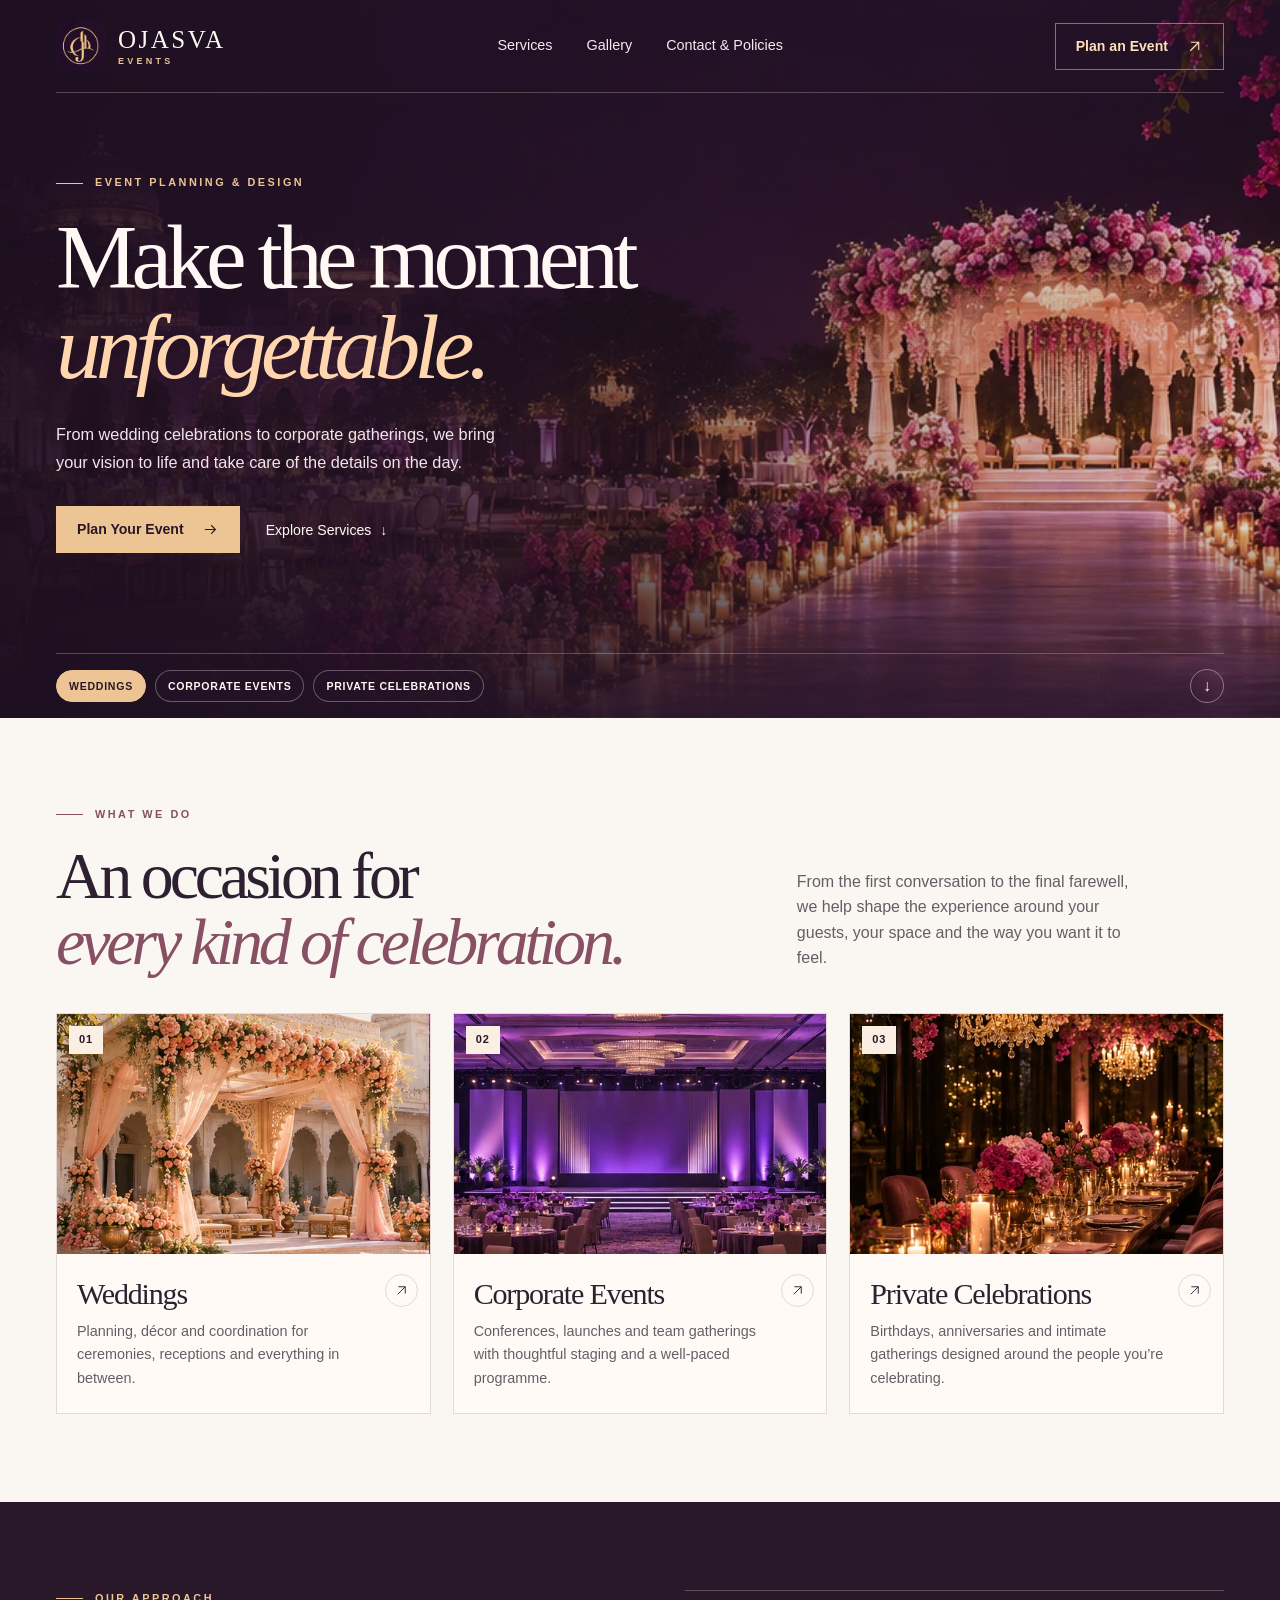
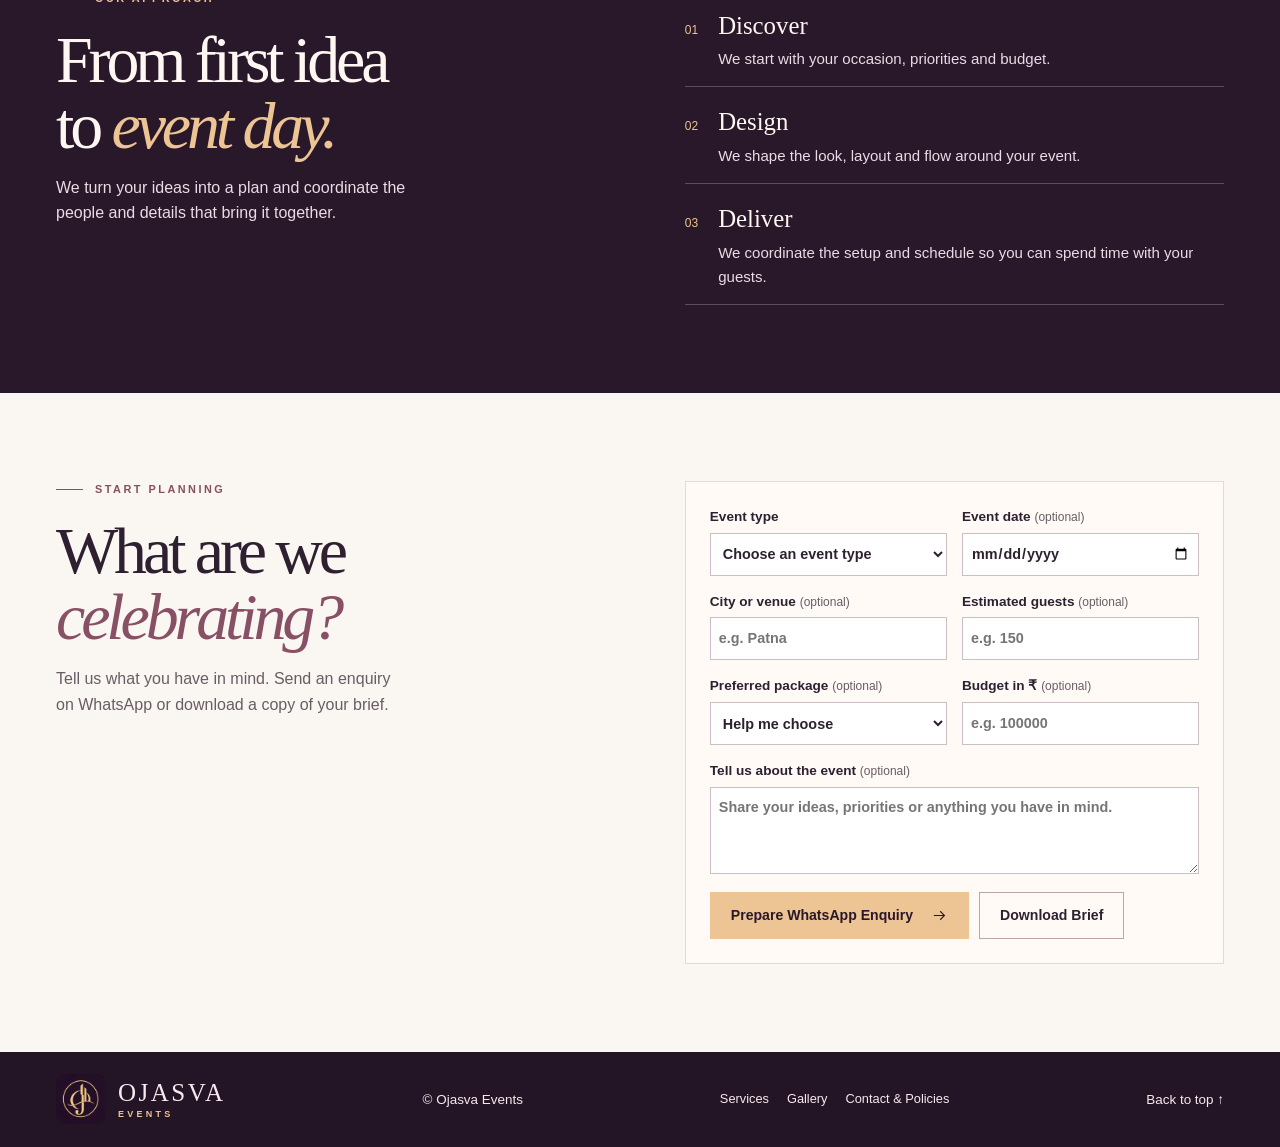
==== index.html @ d342d85f "feat: add event management website files and assets" ====
<!doctype html>
<html lang="en">
<head>
<meta charset="utf-8">
<meta name="viewport" content="width=device-width, initial-scale=1">
<meta name="theme-color" content="#29172a">
<meta name="description" content="Ojasva Events plans and designs weddings, corporate gatherings and private celebrations with care and creative direction.">
<title>Ojasva Events | Event Planning &amp; Design</title>
<link rel="icon" href="assets/ojasva-monogram.png" type="image/png" sizes="256x256">
<link rel="stylesheet" href="assets/site.css">
<script src="assets/site.js" defer></script>
</head>
<body>
<a class="skip" href="#main">Skip to content</a>
<svg class="symbols" xmlns="http://www.w3.org/2000/svg" aria-hidden="true">
<symbol id="arrow" viewBox="0 0 24 24"><path d="M4 12h15m-6-6 6 6-6 6" stroke="currentColor" stroke-width="1.5" fill="none"/></symbol>
<symbol id="diagonal" viewBox="0 0 24 24"><path d="M6 18 18 6M7 6h11v11" stroke="currentColor" stroke-width="1.5" fill="none"/></symbol>
</svg>
<header class="header wrap" id="top">
<a href="#top" class="brand" aria-label="Ojasva Events home"><img class="brand-mark" src="assets/ojasva-monogram.png" width="50" height="50" alt=""><span class="brand-wordmark">OJASVA<small>EVENTS</small></span></a>
<button class="menu-toggle" type="button" aria-expanded="false" aria-controls="site-nav" hidden>Menu <span aria-hidden="true">+</span></button>
<nav id="site-nav" aria-label="Main navigation"><a href="services.html">Services</a><a href="gallery.html">Gallery</a><a href="contact.html">Contact &amp; Policies</a></nav>
<a href="#plan" class="button outline">Plan an Event <svg><use href="#diagonal"/></svg></a>
</header>
<main id="main">
<div class="cover">
<section class="hero wrap" aria-labelledby="hero-title">
<div class="hero-copy">
<p class="eyebrow"><span></span> EVENT PLANNING &amp; DESIGN</p>
<h1 id="hero-title">Make the moment<br><em>unforgettable.</em></h1>
<p class="intro">From wedding celebrations to corporate gatherings, we bring your vision to life and take care of the details on the day.</p>
<div class="actions"><a href="#plan" class="button primary">Plan Your Event <svg><use href="#arrow"/></svg></a><a href="#services" class="text-link">Explore Services <span aria-hidden="true">↓</span></a></div>
</div>
</section>
<div class="hero-foot wrap">
<div class="showcase" role="group" aria-label="Explore event settings" hidden>
<button type="button" data-scene="wedding" aria-pressed="true">Weddings</button>
<button type="button" data-scene="corporate" aria-pressed="false">Corporate events</button>
<button type="button" data-scene="private" aria-pressed="false">Private celebrations</button>
</div>
<noscript><p>WEDDINGS <b>✦</b> CORPORATE EVENTS <b>✦</b> PRIVATE CELEBRATIONS</p></noscript>
<a href="#services" aria-label="Scroll to services">↓</a>
</div>
</div>
<section class="services section wrap" id="services" aria-labelledby="services-title">
<div class="section-heading"><div><p class="eyebrow"><span></span> WHAT WE DO</p><h2 id="services-title">An occasion for<br><em>every kind of celebration.</em></h2></div><p>From the first conversation to the final farewell, we help shape the experience around your guests, your space and the way you want it to feel.</p></div>
<div class="cards">
<article class="card"><div class="card-image"><img src="assets/wedding.webp" width="512" height="512" loading="lazy" alt="An Indian wedding mandap draped in soft blush flowers"><span>01</span></div><div class="card-body"><h3>Weddings</h3><p>Planning, décor and coordination for ceremonies, receptions and everything in between.</p><a href="#plan" data-event="Wedding" aria-label="Plan a wedding"><svg><use href="#diagonal"/></svg></a></div></article>
<article class="card"><div class="card-image"><img src="assets/corporate.webp" width="512" height="512" loading="lazy" alt="A corporate event stage lit in violet"><span>02</span></div><div class="card-body"><h3>Corporate Events</h3><p>Conferences, launches and team gatherings with thoughtful staging and a well-paced programme.</p><a href="#plan" data-event="Corporate event" aria-label="Plan a corporate event"><svg><use href="#diagonal"/></svg></a></div></article>
<article class="card"><div class="card-image"><img src="assets/private.webp" width="512" height="512" loading="lazy" alt="A candlelit private dinner table with pink flowers"><span>03</span></div><div class="card-body"><h3>Private Celebrations</h3><p>Birthdays, anniversaries and intimate gatherings designed around the people you’re celebrating.</p><a href="#plan" data-event="Private celebration" aria-label="Plan a private celebration"><svg><use href="#diagonal"/></svg></a></div></article>
</div>
</section>
<section class="approach" id="approach" aria-labelledby="approach-title"><div class="section wrap approach-grid">
<div><p class="eyebrow"><span></span> OUR APPROACH</p><h2 id="approach-title">From first idea<br>to <em>event day.</em></h2><p class="approach-note">We turn your ideas into a plan and coordinate the people and details that bring it together.</p></div>
<ol class="steps"><li><span>01</span><div><h3>Discover</h3><p>We start with your occasion, priorities and budget.</p></div></li><li><span>02</span><div><h3>Design</h3><p>We shape the look, layout and flow around your event.</p></div></li><li><span>03</span><div><h3>Deliver</h3><p>We coordinate the setup and schedule so you can spend time with your guests.</p></div></li></ol>
</div></section>
<section class="plan wrap" id="plan" aria-labelledby="plan-title">
<div><p class="eyebrow"><span></span> START PLANNING</p><h2 id="plan-title">What are we<br><em>celebrating?</em></h2><p>Tell us what you have in mind. Send an enquiry on WhatsApp or download a copy of your brief.</p></div>
<form id="brief-form">
<div class="fields">
<label>Event type<select name="event" required><option value="">Choose an event type</option><option>Wedding</option><option>Corporate event</option><option>Private celebration</option><option>School or college event</option><option>Festival or public event</option><option>Other</option></select></label>
<label>Event date <span>(optional)</span><input type="date" name="date"></label>
<label>City or venue <span>(optional)</span><input name="venue" maxlength="120" placeholder="e.g. Patna"></label>
<label>Estimated guests <span>(optional)</span><input type="number" name="guests" min="1" max="1000000" placeholder="e.g. 150"></label>
<label>Preferred package <span>(optional)</span><select name="package"><option value="">Help me choose</option><option>Silver</option><option>Gold</option><option>Platinum</option></select></label>
<label>Budget in ₹ <span>(optional)</span><input type="number" name="budget" min="1" max="999999999" placeholder="e.g. 100000"></label>
<label class="wide">Tell us about the event <span>(optional)</span><textarea name="details" rows="3" maxlength="2000" placeholder="Share your ideas, priorities or anything you have in mind."></textarea></label>
</div>
<div class="brief-preview" id="brief-preview" hidden><strong>Your event at a glance</strong><p id="brief-summary"></p></div>
<div class="form-actions">
<button class="button primary" type="submit" value="whatsapp" disabled>Prepare WhatsApp Enquiry <svg><use href="#arrow"/></svg></button>
<button class="button secondary" type="submit" value="download" disabled>Download Brief</button>
</div>
<div class="enquiry-ready" hidden><p>Review and send your enquiry in WhatsApp.</p><a class="button secondary" id="enquiry-link" target="_blank" rel="noopener noreferrer">Open WhatsApp <svg><use href="#diagonal"/></svg></a></div>
<p class="form-status" role="status" id="form-status"></p>
<noscript>Call <a href="tel:+919661553705">+91 96615 53705</a> to discuss your event.</noscript>
</form>
</section>
</main>
<footer><div class="wrap footer"><a href="#top" class="brand" aria-label="Ojasva Events home"><img class="brand-mark" src="assets/ojasva-monogram.png" width="50" height="50" alt=""><span class="brand-wordmark">OJASVA<small>EVENTS</small></span></a><p>© Ojasva Events</p><nav class="footer-nav" aria-label="Footer navigation"><a href="services.html">Services</a><a href="gallery.html">Gallery</a><a href="contact.html">Contact &amp; Policies</a></nav><a href="#top">Back to top ↑</a></div></footer>
</body>
</html>
---- assets/site.css ----
:root{--ink:#2e2030;--plum:#29172a;--muted:#685d65;--gold:#edc493;--cream:#faf6f1;--border:#e5d9d1;--serif:Georgia,'Times New Roman',serif;--sans:Inter,'Segoe UI',Arial,sans-serif}
*,*::before,*::after{box-sizing:border-box}
html{scroll-behavior:smooth}
body{margin:0;background:var(--cream);color:var(--ink);font:16px/1.6 var(--sans)}
a{color:inherit;text-decoration:none}
button,input,textarea,select{font:inherit}
svg{width:22px;height:22px;vertical-align:middle;flex:none}
.symbols{position:absolute;width:0;height:0}
.wrap{width:min(100% - 112px,1240px);margin-inline:auto}
.skip{position:absolute;top:8px;left:8px;z-index:3;padding:10px 14px;background:var(--cream);transform:translateY(-150%)}
.skip:focus{transform:none}
:focus-visible{outline:2px solid #ac5773;outline-offset:5px}
.header{position:absolute;z-index:2;inset:0 0 auto;color:#fff8f1;display:flex;align-items:center;justify-content:space-between;gap:24px;height:93px;border-bottom:1px solid #f6e0dd43}
.brand{display:inline-flex;align-items:center;gap:12px;flex:none}
.brand-wordmark{display:block;white-space:nowrap;font:25px/1 var(--serif);letter-spacing:.1em}
.brand-wordmark small{display:block;margin-top:5px;font:650 9px/1 var(--sans);letter-spacing:.36em;color:var(--gold)}
.brand-mark{display:block;width:50px;height:50px;flex:none;object-fit:contain}
.header nav{display:flex;gap:34px;font-size:.9rem;color:#f6e8ef}
.header nav a:hover,.text-link:hover,.footer>a:last-child:hover{color:var(--gold)}
.button{display:inline-flex;align-items:center;justify-content:center;gap:18px;border:1px solid transparent;padding:13px 20px;min-height:47px;font-weight:650;font-size:.88rem;line-height:1.2;cursor:pointer;transition:background .18s,color .18s,border-color .18s}
.button svg{width:17px;height:17px}
.outline{border-color:#edc4938a;color:#ffe0bb}
.outline:hover{background:var(--gold);color:var(--plum)}
.primary{background:var(--gold);color:#29172a}
.primary:hover{background:#f8d7af;border-color:#a97652}
.cover{color:#fff8f4;background-color:#331b35;background-image:linear-gradient(90deg,rgba(29,15,32,.94) 0%,rgba(33,17,37,.81) 32%,rgba(34,17,37,.30) 67%,rgba(34,17,37,.13) 100%),linear-gradient(0deg,#251329da,transparent 28%,transparent 70%,#251329a6),url('hero.webp');background-size:cover;background-position:center,center,center 55%}
.hero{min-height:clamp(580px,51vw,740px);padding:150px 0 75px;display:flex;align-items:center}
.hero-copy{max-width:740px}
.eyebrow{margin:0 0 20px;font-size:.68rem;letter-spacing:.23em;font-weight:750;display:flex;align-items:center;gap:12px;color:#86505f}
.eyebrow span{width:27px;height:1px;background:currentColor}
.cover .eyebrow,.approach .eyebrow{color:var(--gold)}
h1,h2,h3{font-family:var(--serif);font-weight:400;margin:0}
h1{font-size:clamp(4.2rem,7.15vw,7.25rem);line-height:.99;letter-spacing:-.065em}
h1 em{color:#ffd6ad}
h2{font-size:clamp(2.85rem,5.15vw,5rem);line-height:1;letter-spacing:-.062em}
h2 em{color:#875064}
.intro{max-width:440px;margin:28px 0 30px;color:#f2e4ec;font-size:1.02rem;line-height:1.7}
.actions{display:flex;align-items:center;gap:26px;flex-wrap:wrap}
.text-link{font-size:.88rem;display:inline-flex;align-items:center;gap:9px}
.hero-foot{display:flex;justify-content:space-between;align-items:center;min-height:65px;border-top:1px solid #f6e0dd43}
.hero-foot p{font-size:.62rem;letter-spacing:.2em;font-weight:650;margin:0}
.hero-foot b{color:var(--gold);margin-inline:12px}
.hero-foot a{border:1px solid #f6e0dd70;border-radius:50%;width:34px;height:34px;display:grid;place-items:center}
.hero-foot a:hover{background:var(--gold);color:var(--ink)}
.section{padding-block:88px}
.section-heading{display:grid;grid-template-columns:1.65fr 1fr;align-items:end;gap:36px;margin-bottom:38px}
.section-heading>p{max-width:355px;color:var(--muted);margin:0 0 4px}
.cards{display:grid;grid-template-columns:repeat(3,minmax(0,1fr));gap:22px}
.card{border:1px solid var(--border);background:#fffaf6}
.card-image{position:relative;overflow:hidden;background:#684653}
.card-image img{display:block;width:100%;height:auto;aspect-ratio:1.55;object-fit:cover;transition:transform .45s}
.card:hover img{transform:scale(1.04)}
.card-image span{position:absolute;top:12px;left:12px;padding:5px 10px;background:#fbefe3;color:var(--plum);font-size:.69rem;font-weight:700;letter-spacing:.08em}
.card-body{position:relative;padding:23px 51px 23px 20px}
.card-body h3{font-size:clamp(1.3rem,2.35vw,2rem);letter-spacing:-.04em;line-height:1.13}
.card-body p{margin:9px 0 0;color:var(--muted);font-size:.9rem}
.card-body a{position:absolute;right:12px;top:20px;display:grid;place-items:center;width:33px;height:33px;border-radius:50%;border:1px solid var(--border)}
.card-body a:hover{background:var(--plum);color:white}
.card-body svg{width:15px;height:15px}
.approach{background:var(--plum);color:#fff7f1}
.approach-grid,.plan{display:grid;grid-template-columns:1fr 1fr;gap:clamp(28px,7vw,110px);align-items:start}
.approach h2 em{color:var(--gold)}
.approach-note{max-width:350px;color:#eadce5}
.steps{list-style:none;padding:0;margin:0}
.steps li{display:flex;align-items:baseline;gap:20px;padding:15px 0;border-top:1px solid #f6e0dd43}
.steps li:last-child{border-bottom:1px solid #f6e0dd43}
.steps span{font-size:.75rem;color:var(--gold)}
.steps h3{font-size:1.55rem}
.steps p{margin:2px 0 0;color:#eadce5;font-size:.94rem}
.plan{padding-block:88px}
.plan p:not(.eyebrow){max-width:350px;color:var(--muted)}
form{border:1px solid var(--border);padding:24px;background:#fffaf6}
.fields{display:grid;grid-template-columns:1fr 1fr;gap:15px;margin-bottom:18px}
.fields label{min-width:0;font-size:.85rem;font-weight:650}
.fields label span{color:var(--muted);font-size:.75rem;font-weight:400}
.fields .wide{grid-column:1/-1}
.fields :is(input,textarea,select){display:block;width:100%;min-width:0;min-height:43px;margin-top:5px;padding:8px;border:1px solid #cdbec5;background:white;color:var(--ink);border-radius:0;font-size:.9rem}
.fields textarea{resize:vertical}
.form-status{font-size:.85rem;margin:8px 0 0}
.form-status:empty{display:none}
footer{background:#231525;color:#f9e8ed}
.footer{display:flex;align-items:center;justify-content:space-between;gap:16px;min-height:95px}
.footer p,.footer>a:last-child{font-size:.84rem}
@media(max-width:900px){.wrap{width:calc(100% - 64px)}.cards{gap:13px}.section{padding-block:68px}.plan{padding-block:68px}}
@media(max-width:700px){.wrap{width:calc(100% - 36px)}.header{height:75px;gap:10px}.header nav{display:none}.header .button{padding-inline:12px;gap:8px}.brand{gap:8px}.brand-wordmark{font-size:19px}.brand-mark{width:40px;height:40px}.brand-wordmark small{font-size:8px;margin-top:4px}.hero{min-height:550px;padding:127px 0 58px}.hero-foot p{font-size:.56rem;letter-spacing:.11em}.hero-foot b{margin-inline:4px}.hero-foot a{flex:none;width:28px;height:28px}.cover{background-position:center,center,59% center}.section-heading,.approach-grid,.plan{grid-template-columns:1fr;gap:20px}.section-heading{margin-bottom:26px}.cards{grid-template-columns:1fr;gap:18px}.card-image img{aspect-ratio:1.7}.card-body h3{font-size:1.8rem}.section,.plan{padding-block:54px}h1{font-size:clamp(2.95rem,10.8vw,4.6rem)}.intro{margin:22px 0}.footer{min-height:83px}.footer p{font-size:.72rem}.footer>a:last-child{font-size:.74rem}}
@media(max-width:380px){.hero-foot p{max-width:255px}.fields{grid-template-columns:1fr}.header .brand{gap:7px}.header .brand-wordmark{font-size:18px}}
@media(prefers-reduced-motion:reduce){html{scroll-behavior:auto}*,*::before,*::after{transition:none!important}}

/* Event showcase and planning interactions */
[hidden]{display:none!important}
.cover{position:relative;isolation:isolate}
.cover::before{content:"";position:absolute;inset:0;z-index:-1;pointer-events:none;background:linear-gradient(90deg,#1d0f20f5,#221125b8 43%,#22112538),linear-gradient(0deg,#251329de,transparent 38%,transparent 68%,#2513299c),var(--scene);background-size:cover;background-position:center,center,center 58%;opacity:0;transition:opacity .45s ease}
.cover[data-scene="corporate"]{--scene:url('corporate.webp')}
.cover[data-scene="private"]{--scene:url('private.webp')}
.cover:is([data-scene="corporate"],[data-scene="private"])::before{opacity:1}
@media (prefers-reduced-motion:reduce){.cover::before{transition:none}}
.showcase{display:flex;align-items:center;gap:9px;flex-wrap:wrap}
.showcase button,.menu-toggle{border:1px solid #f6e0dd55;background:#29172a55;color:#fff8f1;font:650 .66rem/1.15 var(--sans);letter-spacing:.07em;cursor:pointer}
.showcase button{padding:9px 12px;border-radius:20px;text-transform:uppercase}
.showcase button:hover,.showcase button[aria-pressed="true"]{background:var(--gold);border-color:var(--gold);color:var(--plum)}
.menu-toggle{display:none}
.brief-preview{margin-bottom:18px;padding:10px 14px;background:#f4ebe5;border-left:2px solid #9a6072;font-size:.84rem}
.brief-preview p{margin:3px 0 0;overflow-wrap:anywhere}
@media (max-width:700px){
  .hero-foot{gap:8px;padding-block:10px}
  .showcase{gap:5px}
  .showcase button{padding:7px 8px;font-size:.58rem;letter-spacing:0}
  .menu-toggle:not([hidden]){display:inline-flex;align-items:center;gap:5px;margin-left:auto;padding:7px}
  .header nav{display:none;position:absolute;inset:100% 0 auto;flex-direction:column;gap:0;padding:5px 12px;background:var(--plum);border:1px solid #f6e0dd55}
  .header nav a{padding:11px 4px}
  .header nav.is-open{display:flex}
  .header .button{white-space:nowrap}
}
@media (max-width:390px){
  .header .button svg{display:none}
  .header .button{min-height:38px;padding-inline:7px;font-size:.74rem}
}
@media (prefers-reduced-motion:no-preference){
  .hero-copy{animation:hero-enter .6s ease-out both}
  @keyframes hero-enter{from{opacity:0;transform:translateY(12px)}to{opacity:1;transform:translateY(0)}}
}

.inner-hero{background:var(--plum);color:#fff8f4;padding:150px 0 56px}
.inner-hero .eyebrow{color:var(--gold)}
.inner-hero h1{font-size:clamp(3.1rem,6.6vw,6.4rem)}
.inner-hero .intro{margin-bottom:0;max-width:575px}
.header nav [aria-current="page"]{color:var(--gold)}
.footer-nav{display:flex;flex-wrap:wrap;gap:8px 18px;font-size:.8rem}
.footer-nav a:hover,.footer-nav a:focus-visible{color:var(--gold)}
.detail-grid{display:grid;grid-template-columns:repeat(3,minmax(0,1fr));gap:18px;margin-top:28px}
.detail-card{display:flex;flex-direction:column;align-items:flex-start;gap:12px;padding:24px;border:1px solid var(--border);background:#fffaf6}
.detail-card h3{font-size:1.7rem;line-height:1.1}
.detail-card p,.section-note,.detail-card li{color:var(--muted);font-size:.93rem;margin:0}
.detail-card>a{margin-top:auto;color:#774353;font-weight:650;font-size:.86rem}
.detail-card>a:hover{text-decoration:underline}
.rate-section{background:#f1e8e1}
.section-note{margin-top:16px}
.rate .rate-price{color:var(--ink);font:2.2rem/1.1 var(--serif)}
.rate-price small{display:block;color:#86505f;font:700 .65rem/1.4 var(--sans);letter-spacing:.18em}
.rate ul{margin:0 0 6px;padding-left:18px}
.secondary{background:#fffaf6;color:var(--ink);border-color:#baa6ae}
.secondary:hover{background:#f2e4e4}
.gallery-filters,.form-actions{display:flex;flex-wrap:wrap;gap:10px}
.gallery-filters{margin-bottom:24px}
.gallery-filters button{padding:9px 14px;border:1px solid #c5b5bd;background:#fffaf6;color:var(--ink);cursor:pointer;border-radius:24px;font-size:.85rem}
.gallery-filters button[aria-pressed="true"]{background:var(--plum);color:white}
.gallery-grid{display:grid;grid-template-columns:1fr 1fr;gap:22px}
.gallery-card{margin:0;border:1px solid var(--border);background:#fffaf6}
.gallery-card a{display:block;position:relative}
.gallery-card img{display:block;width:100%;aspect-ratio:1.6;object-fit:cover}
.gallery-card figcaption{font:1.3rem var(--serif);padding:14px}
.image-open{position:absolute;right:10px;bottom:10px;display:grid;place-items:center;width:34px;height:34px;border-radius:50%;background:#fffaf6;color:var(--plum)}
.lightbox{padding:14px;width:min(820px,calc(100% - 24px));max-height:92vh;border:1px solid var(--border);background:var(--cream);color:var(--ink)}
.lightbox::backdrop{background:#1b0d1de0}
.lightbox form{display:flex;justify-content:flex-end;background:none;border:0;padding:0 0 10px}
.lightbox img{display:block;width:100%;max-height:65vh;object-fit:contain;background:#221424}
.lightbox p{margin:10px 0 0}
.gallery-cta{margin:24px 0 0}
.contact-links{display:grid;gap:9px;margin-top:18px;font-style:normal}
.contact-links a{overflow-wrap:anywhere}
.contact-links strong{display:inline-block;min-width:84px}
.contact-links a:hover,.policy-link{text-decoration:underline}
.enquiry-ready{border-top:1px solid var(--border);margin-top:16px;padding-top:10px}
.enquiry-ready p{margin:0 0 8px;font-size:.87rem}
.form-actions button:disabled{opacity:.65;cursor:default}
.policies{margin-top:24px;max-width:850px}
.policies details{padding:13px 0;border-top:1px solid #d8c8c3}
.policies details:last-child{border-bottom:1px solid #d8c8c3}
.policies summary{font-weight:650;cursor:pointer}
.policies p{margin:8px 0;color:var(--muted)}
@media(max-width:820px){.detail-grid{grid-template-columns:1fr 1fr}.footer-nav{gap:5px 12px}}
@media(max-width:700px){.inner-hero{padding:115px 0 40px}.detail-grid,.gallery-grid{grid-template-columns:1fr}.footer{flex-wrap:wrap;padding-block:16px}.footer-nav{order:1;flex-basis:100%}}
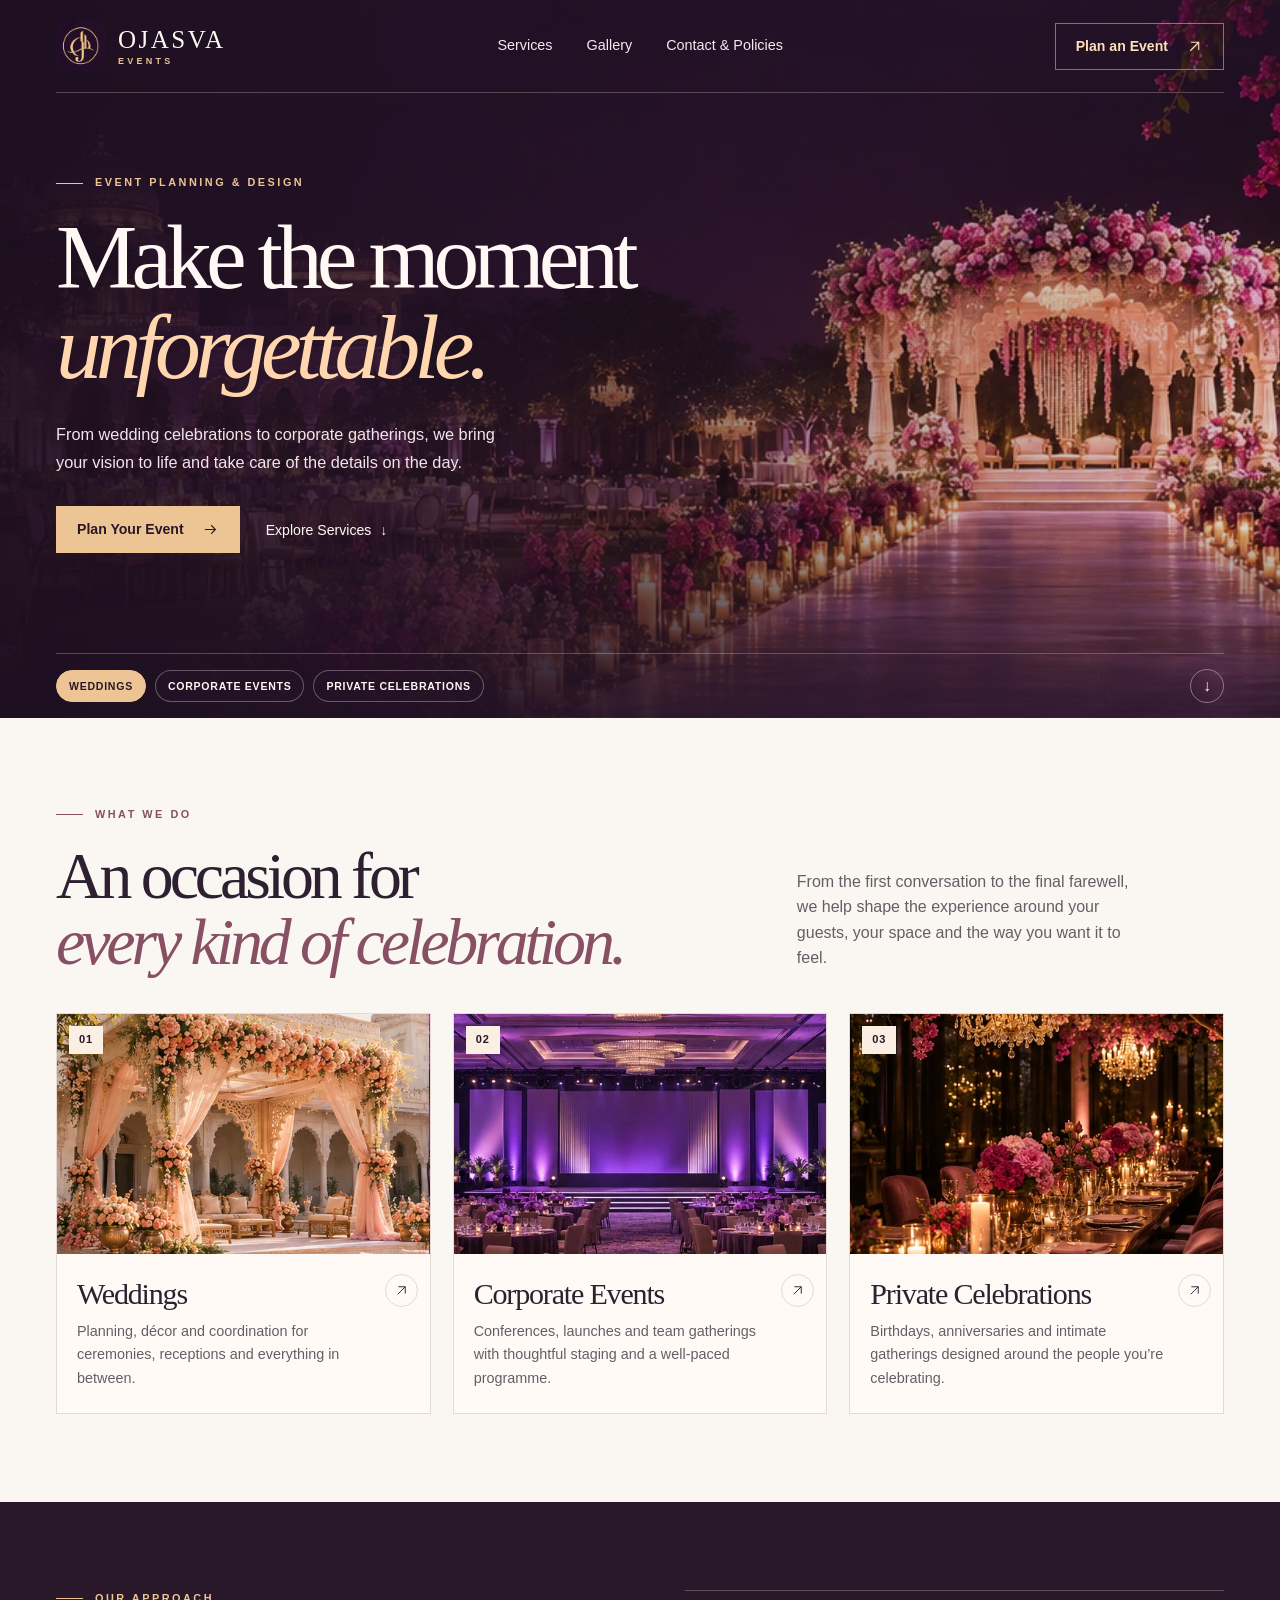
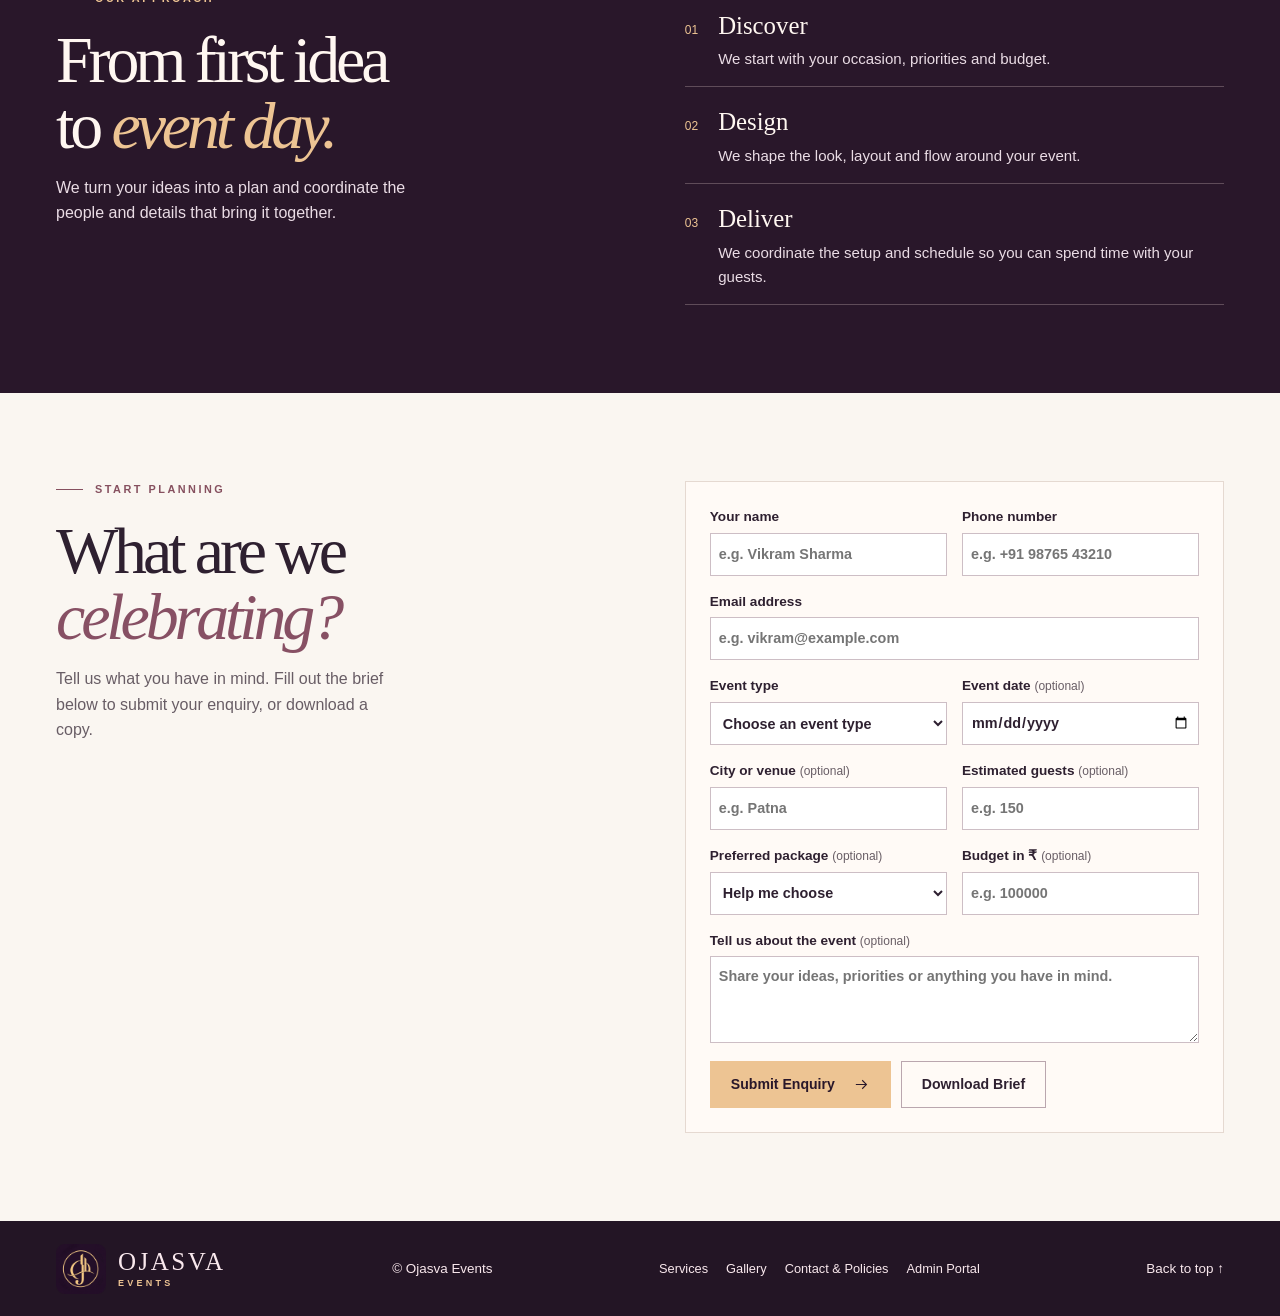
==== commit c3aebd99: "feat: add event management website with server, dashboard, and lead generation" ====
--- a/index.html
+++ b/index.html
@@ -55,9 +55,12 @@
 <ol class="steps"><li><span>01</span><div><h3>Discover</h3><p>We start with your occasion, priorities and budget.</p></div></li><li><span>02</span><div><h3>Design</h3><p>We shape the look, layout and flow around your event.</p></div></li><li><span>03</span><div><h3>Deliver</h3><p>We coordinate the setup and schedule so you can spend time with your guests.</p></div></li></ol>
 </div></section>
 <section class="plan wrap" id="plan" aria-labelledby="plan-title">
-<div><p class="eyebrow"><span></span> START PLANNING</p><h2 id="plan-title">What are we<br><em>celebrating?</em></h2><p>Tell us what you have in mind. Send an enquiry on WhatsApp or download a copy of your brief.</p></div>
+<div><p class="eyebrow"><span></span> START PLANNING</p><h2 id="plan-title">What are we<br><em>celebrating?</em></h2><p>Tell us what you have in mind. Fill out the brief below to submit your enquiry, or download a copy.</p></div>
 <form id="brief-form">
 <div class="fields">
+<label>Your name<input name="name" required placeholder="e.g. Vikram Sharma"></label>
+<label>Phone number<input type="tel" name="phone" required placeholder="e.g. +91 98765 43210"></label>
+<label class="wide">Email address<input type="email" name="email" required placeholder="e.g. vikram@example.com"></label>
 <label>Event type<select name="event" required><option value="">Choose an event type</option><option>Wedding</option><option>Corporate event</option><option>Private celebration</option><option>School or college event</option><option>Festival or public event</option><option>Other</option></select></label>
 <label>Event date <span>(optional)</span><input type="date" name="date"></label>
 <label>City or venue <span>(optional)</span><input name="venue" maxlength="120" placeholder="e.g. Patna"></label>
@@ -68,15 +71,14 @@
 </div>
 <div class="brief-preview" id="brief-preview" hidden><strong>Your event at a glance</strong><p id="brief-summary"></p></div>
 <div class="form-actions">
-<button class="button primary" type="submit" value="whatsapp" disabled>Prepare WhatsApp Enquiry <svg><use href="#arrow"/></svg></button>
+<button class="button primary" type="submit" value="submit" disabled>Submit Enquiry <svg><use href="#arrow"/></svg></button>
 <button class="button secondary" type="submit" value="download" disabled>Download Brief</button>
 </div>
-<div class="enquiry-ready" hidden><p>Review and send your enquiry in WhatsApp.</p><a class="button secondary" id="enquiry-link" target="_blank" rel="noopener noreferrer">Open WhatsApp <svg><use href="#diagonal"/></svg></a></div>
 <p class="form-status" role="status" id="form-status"></p>
 <noscript>Call <a href="tel:+919661553705">+91 96615 53705</a> to discuss your event.</noscript>
 </form>
 </section>
 </main>
-<footer><div class="wrap footer"><a href="#top" class="brand" aria-label="Ojasva Events home"><img class="brand-mark" src="assets/ojasva-monogram.png" width="50" height="50" alt=""><span class="brand-wordmark">OJASVA<small>EVENTS</small></span></a><p>© Ojasva Events</p><nav class="footer-nav" aria-label="Footer navigation"><a href="services.html">Services</a><a href="gallery.html">Gallery</a><a href="contact.html">Contact &amp; Policies</a></nav><a href="#top">Back to top ↑</a></div></footer>
+<footer><div class="wrap footer"><a href="#top" class="brand" aria-label="Ojasva Events home"><img class="brand-mark" src="assets/ojasva-monogram.png" width="50" height="50" alt=""><span class="brand-wordmark">OJASVA<small>EVENTS</small></span></a><p>© Ojasva Events</p><nav class="footer-nav" aria-label="Footer navigation"><a href="services.html">Services</a><a href="gallery.html">Gallery</a><a href="contact.html">Contact &amp; Policies</a><a href="login.html">Admin Portal</a></nav><a href="#top">Back to top ↑</a></div></footer>
 </body>
 </html>
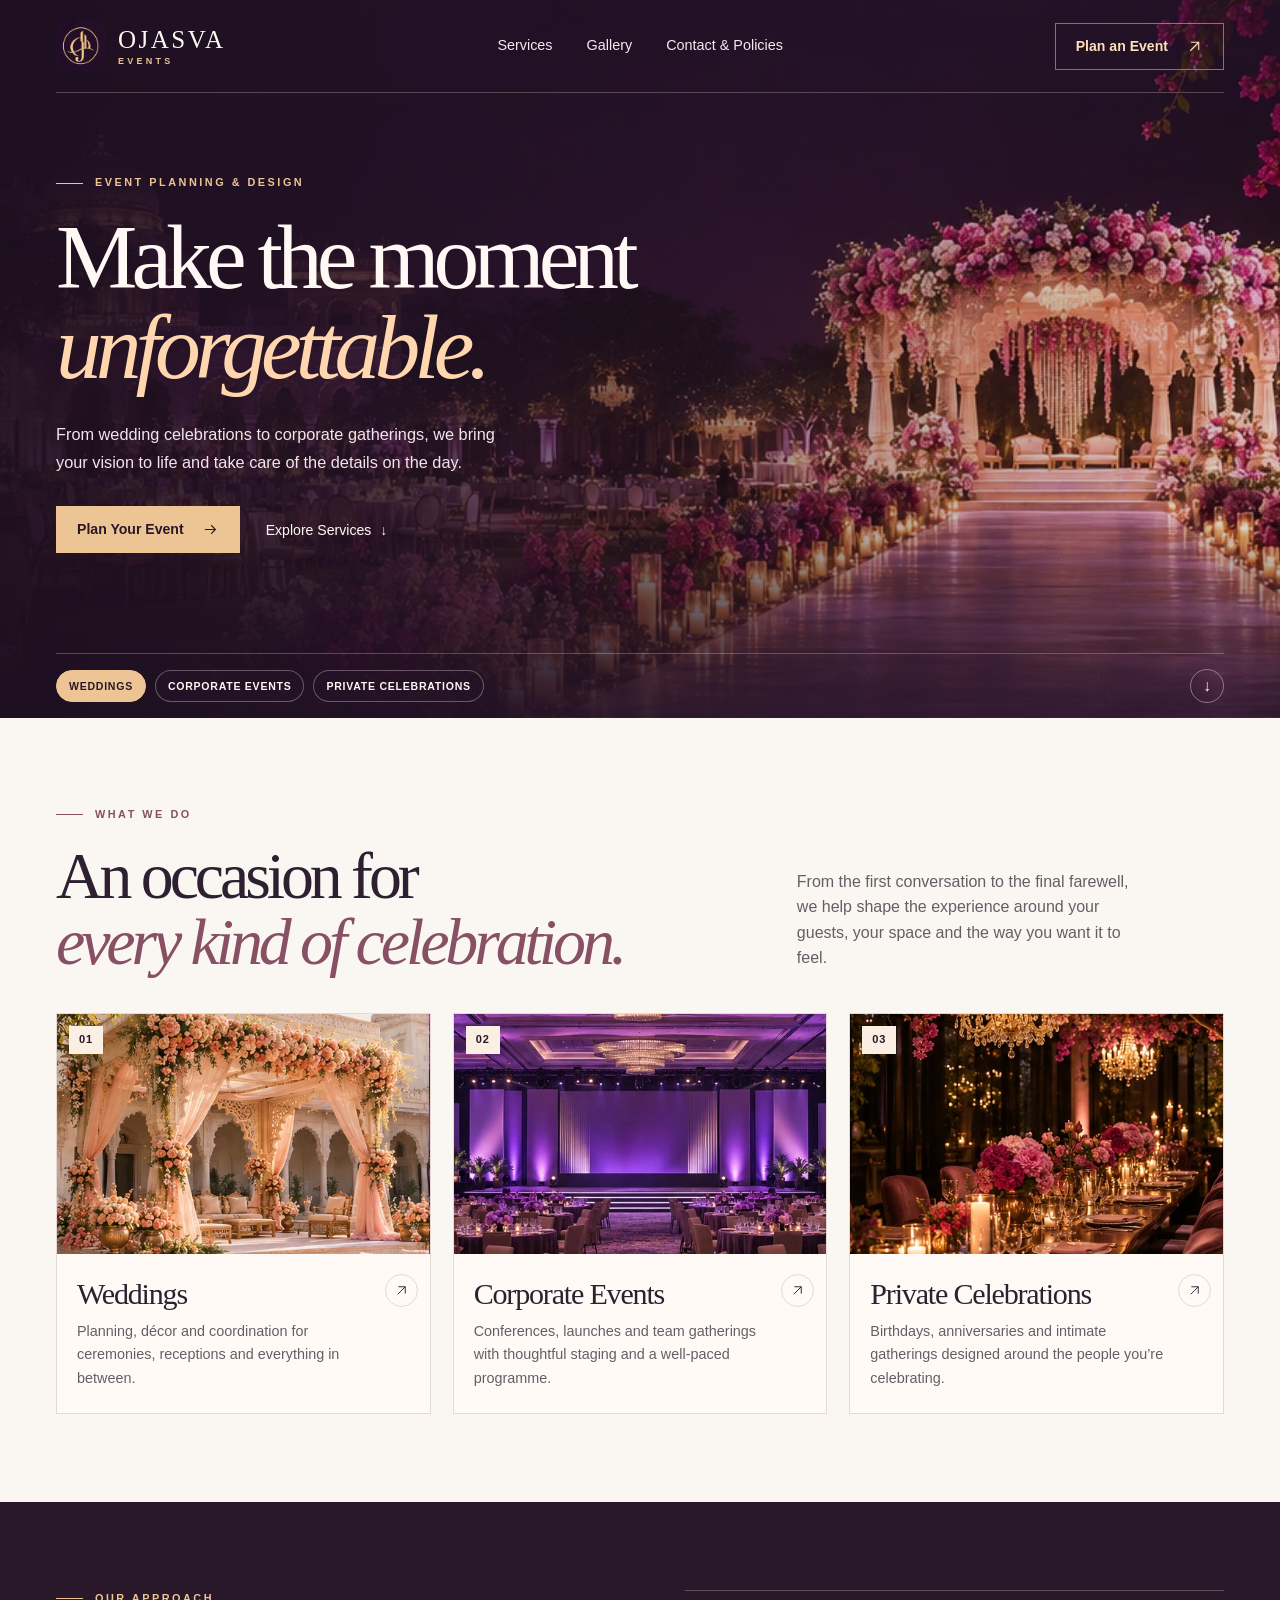
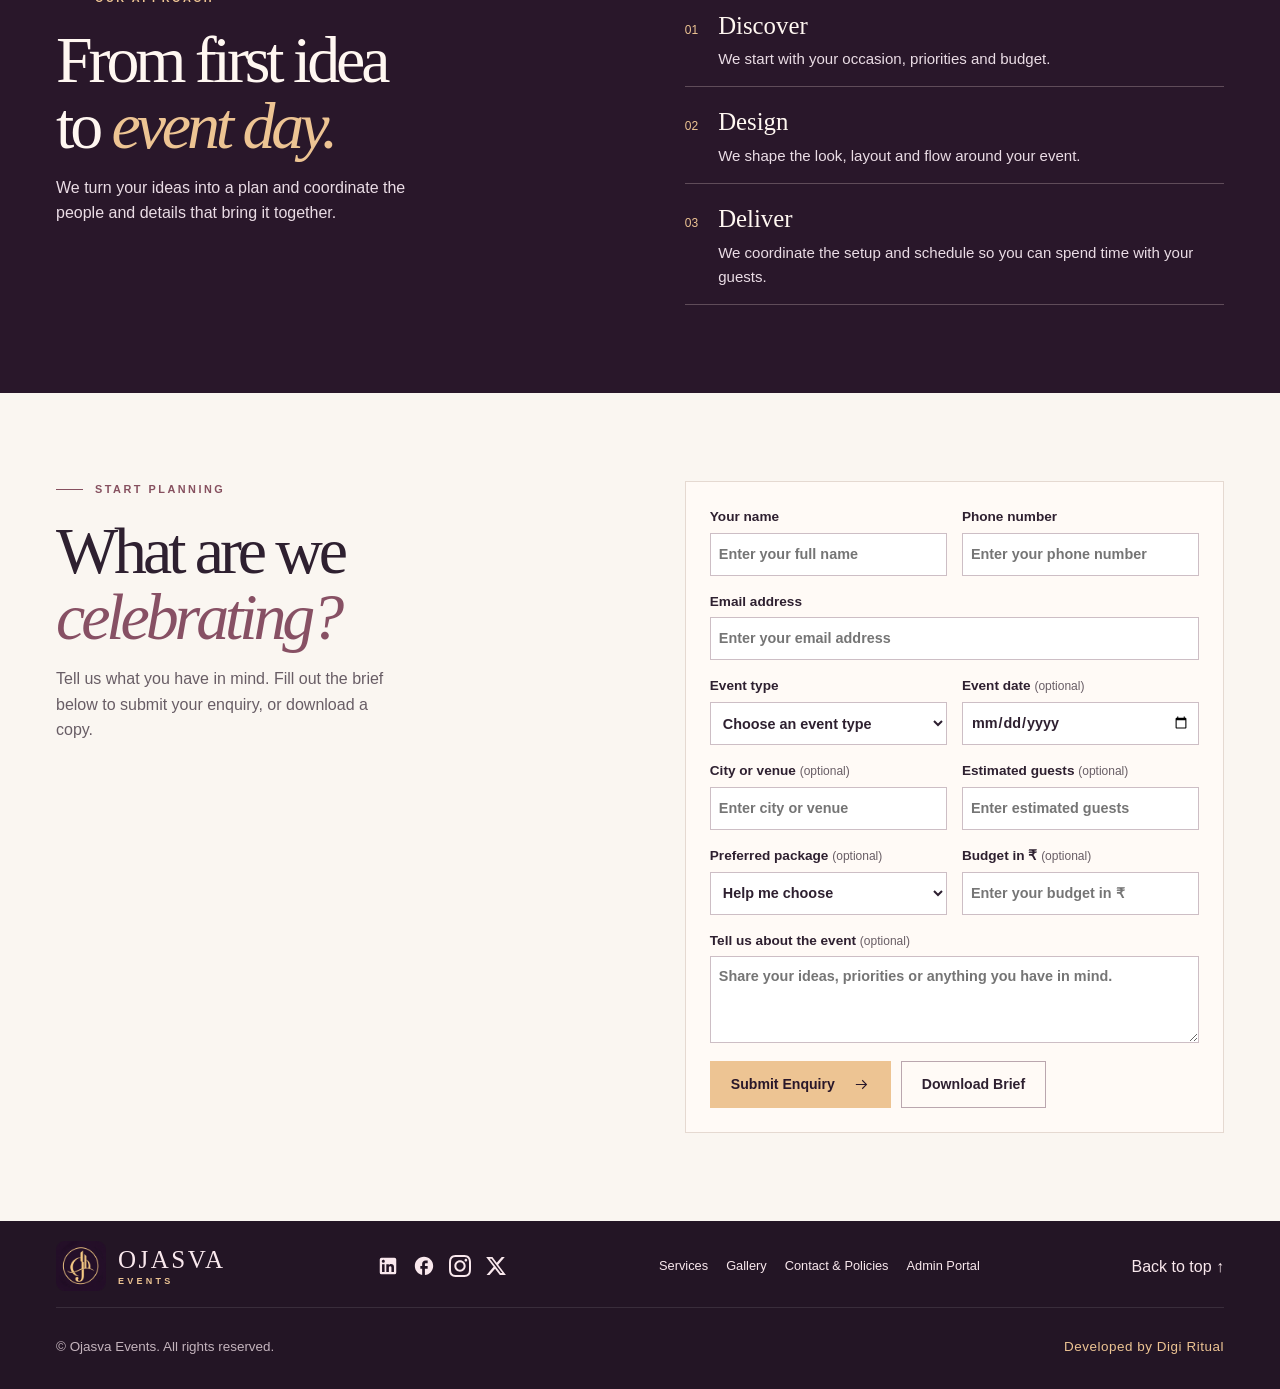
==== commit 4fe04095: "refactor: migrate backend from node to php and sqlite with admin dashboard" ====
--- a/index.html
+++ b/index.html
@@ -1,84 +1,216 @@
 <!doctype html>
 <html lang="en">
+
 <head>
-<meta charset="utf-8">
-<meta name="viewport" content="width=device-width, initial-scale=1">
-<meta name="theme-color" content="#29172a">
-<meta name="description" content="Ojasva Events plans and designs weddings, corporate gatherings and private celebrations with care and creative direction.">
-<title>Ojasva Events | Event Planning &amp; Design</title>
-<link rel="icon" href="assets/ojasva-monogram.png" type="image/png" sizes="256x256">
-<link rel="stylesheet" href="assets/site.css">
-<script src="assets/site.js" defer></script>
+    <meta charset="utf-8">
+    <meta name="viewport" content="width=device-width, initial-scale=1">
+    <meta name="theme-color" content="#29172a">
+    <meta name="description"
+        content="Ojasva Events plans and designs weddings, corporate gatherings and private celebrations with care and creative direction.">
+    <title>Ojasva Events | Event Planning &amp; Design</title>
+    <link rel="icon" href="assets/ojasva-monogram.png" type="image/png" sizes="256x256">
+    <link rel="stylesheet" href="assets/site.css">
+    <script src="assets/site.js" defer></script>
 </head>
+
 <body>
-<a class="skip" href="#main">Skip to content</a>
-<svg class="symbols" xmlns="http://www.w3.org/2000/svg" aria-hidden="true">
-<symbol id="arrow" viewBox="0 0 24 24"><path d="M4 12h15m-6-6 6 6-6 6" stroke="currentColor" stroke-width="1.5" fill="none"/></symbol>
-<symbol id="diagonal" viewBox="0 0 24 24"><path d="M6 18 18 6M7 6h11v11" stroke="currentColor" stroke-width="1.5" fill="none"/></symbol>
-</svg>
-<header class="header wrap" id="top">
-<a href="#top" class="brand" aria-label="Ojasva Events home"><img class="brand-mark" src="assets/ojasva-monogram.png" width="50" height="50" alt=""><span class="brand-wordmark">OJASVA<small>EVENTS</small></span></a>
-<button class="menu-toggle" type="button" aria-expanded="false" aria-controls="site-nav" hidden>Menu <span aria-hidden="true">+</span></button>
-<nav id="site-nav" aria-label="Main navigation"><a href="services.html">Services</a><a href="gallery.html">Gallery</a><a href="contact.html">Contact &amp; Policies</a></nav>
-<a href="#plan" class="button outline">Plan an Event <svg><use href="#diagonal"/></svg></a>
-</header>
-<main id="main">
-<div class="cover">
-<section class="hero wrap" aria-labelledby="hero-title">
-<div class="hero-copy">
-<p class="eyebrow"><span></span> EVENT PLANNING &amp; DESIGN</p>
-<h1 id="hero-title">Make the moment<br><em>unforgettable.</em></h1>
-<p class="intro">From wedding celebrations to corporate gatherings, we bring your vision to life and take care of the details on the day.</p>
-<div class="actions"><a href="#plan" class="button primary">Plan Your Event <svg><use href="#arrow"/></svg></a><a href="#services" class="text-link">Explore Services <span aria-hidden="true">↓</span></a></div>
-</div>
-</section>
-<div class="hero-foot wrap">
-<div class="showcase" role="group" aria-label="Explore event settings" hidden>
-<button type="button" data-scene="wedding" aria-pressed="true">Weddings</button>
-<button type="button" data-scene="corporate" aria-pressed="false">Corporate events</button>
-<button type="button" data-scene="private" aria-pressed="false">Private celebrations</button>
-</div>
-<noscript><p>WEDDINGS <b>✦</b> CORPORATE EVENTS <b>✦</b> PRIVATE CELEBRATIONS</p></noscript>
-<a href="#services" aria-label="Scroll to services">↓</a>
-</div>
-</div>
-<section class="services section wrap" id="services" aria-labelledby="services-title">
-<div class="section-heading"><div><p class="eyebrow"><span></span> WHAT WE DO</p><h2 id="services-title">An occasion for<br><em>every kind of celebration.</em></h2></div><p>From the first conversation to the final farewell, we help shape the experience around your guests, your space and the way you want it to feel.</p></div>
-<div class="cards">
-<article class="card"><div class="card-image"><img src="assets/wedding.webp" width="512" height="512" loading="lazy" alt="An Indian wedding mandap draped in soft blush flowers"><span>01</span></div><div class="card-body"><h3>Weddings</h3><p>Planning, décor and coordination for ceremonies, receptions and everything in between.</p><a href="#plan" data-event="Wedding" aria-label="Plan a wedding"><svg><use href="#diagonal"/></svg></a></div></article>
-<article class="card"><div class="card-image"><img src="assets/corporate.webp" width="512" height="512" loading="lazy" alt="A corporate event stage lit in violet"><span>02</span></div><div class="card-body"><h3>Corporate Events</h3><p>Conferences, launches and team gatherings with thoughtful staging and a well-paced programme.</p><a href="#plan" data-event="Corporate event" aria-label="Plan a corporate event"><svg><use href="#diagonal"/></svg></a></div></article>
-<article class="card"><div class="card-image"><img src="assets/private.webp" width="512" height="512" loading="lazy" alt="A candlelit private dinner table with pink flowers"><span>03</span></div><div class="card-body"><h3>Private Celebrations</h3><p>Birthdays, anniversaries and intimate gatherings designed around the people you’re celebrating.</p><a href="#plan" data-event="Private celebration" aria-label="Plan a private celebration"><svg><use href="#diagonal"/></svg></a></div></article>
-</div>
-</section>
-<section class="approach" id="approach" aria-labelledby="approach-title"><div class="section wrap approach-grid">
-<div><p class="eyebrow"><span></span> OUR APPROACH</p><h2 id="approach-title">From first idea<br>to <em>event day.</em></h2><p class="approach-note">We turn your ideas into a plan and coordinate the people and details that bring it together.</p></div>
-<ol class="steps"><li><span>01</span><div><h3>Discover</h3><p>We start with your occasion, priorities and budget.</p></div></li><li><span>02</span><div><h3>Design</h3><p>We shape the look, layout and flow around your event.</p></div></li><li><span>03</span><div><h3>Deliver</h3><p>We coordinate the setup and schedule so you can spend time with your guests.</p></div></li></ol>
-</div></section>
-<section class="plan wrap" id="plan" aria-labelledby="plan-title">
-<div><p class="eyebrow"><span></span> START PLANNING</p><h2 id="plan-title">What are we<br><em>celebrating?</em></h2><p>Tell us what you have in mind. Fill out the brief below to submit your enquiry, or download a copy.</p></div>
-<form id="brief-form">
-<div class="fields">
-<label>Your name<input name="name" required placeholder="e.g. Vikram Sharma"></label>
-<label>Phone number<input type="tel" name="phone" required placeholder="e.g. +91 98765 43210"></label>
-<label class="wide">Email address<input type="email" name="email" required placeholder="e.g. vikram@example.com"></label>
-<label>Event type<select name="event" required><option value="">Choose an event type</option><option>Wedding</option><option>Corporate event</option><option>Private celebration</option><option>School or college event</option><option>Festival or public event</option><option>Other</option></select></label>
-<label>Event date <span>(optional)</span><input type="date" name="date"></label>
-<label>City or venue <span>(optional)</span><input name="venue" maxlength="120" placeholder="e.g. Patna"></label>
-<label>Estimated guests <span>(optional)</span><input type="number" name="guests" min="1" max="1000000" placeholder="e.g. 150"></label>
-<label>Preferred package <span>(optional)</span><select name="package"><option value="">Help me choose</option><option>Silver</option><option>Gold</option><option>Platinum</option></select></label>
-<label>Budget in ₹ <span>(optional)</span><input type="number" name="budget" min="1" max="999999999" placeholder="e.g. 100000"></label>
-<label class="wide">Tell us about the event <span>(optional)</span><textarea name="details" rows="3" maxlength="2000" placeholder="Share your ideas, priorities or anything you have in mind."></textarea></label>
-</div>
-<div class="brief-preview" id="brief-preview" hidden><strong>Your event at a glance</strong><p id="brief-summary"></p></div>
-<div class="form-actions">
-<button class="button primary" type="submit" value="submit" disabled>Submit Enquiry <svg><use href="#arrow"/></svg></button>
-<button class="button secondary" type="submit" value="download" disabled>Download Brief</button>
-</div>
-<p class="form-status" role="status" id="form-status"></p>
-<noscript>Call <a href="tel:+919661553705">+91 96615 53705</a> to discuss your event.</noscript>
-</form>
-</section>
-</main>
-<footer><div class="wrap footer"><a href="#top" class="brand" aria-label="Ojasva Events home"><img class="brand-mark" src="assets/ojasva-monogram.png" width="50" height="50" alt=""><span class="brand-wordmark">OJASVA<small>EVENTS</small></span></a><p>© Ojasva Events</p><nav class="footer-nav" aria-label="Footer navigation"><a href="services.html">Services</a><a href="gallery.html">Gallery</a><a href="contact.html">Contact &amp; Policies</a><a href="login.html">Admin Portal</a></nav><a href="#top">Back to top ↑</a></div></footer>
+    <a class="skip" href="#main">Skip to content</a>
+    <svg class="symbols" xmlns="http://www.w3.org/2000/svg" aria-hidden="true">
+        <symbol id="arrow" viewBox="0 0 24 24">
+            <path d="M4 12h15m-6-6 6 6-6 6" stroke="currentColor" stroke-width="1.5" fill="none" />
+        </symbol>
+        <symbol id="diagonal" viewBox="0 0 24 24">
+            <path d="M6 18 18 6M7 6h11v11" stroke="currentColor" stroke-width="1.5" fill="none" />
+        </symbol>
+    </svg>
+    <header class="header wrap" id="top">
+        <a href="#top" class="brand" aria-label="Ojasva Events home"><img class="brand-mark"
+                src="assets/ojasva-monogram.png" width="50" height="50" alt=""><span
+                class="brand-wordmark">OJASVA<small>EVENTS</small></span></a>
+        <button class="menu-toggle" type="button" aria-expanded="false" aria-controls="site-nav" hidden>Menu <span
+                aria-hidden="true">+</span></button>
+        <nav id="site-nav" aria-label="Main navigation"><a href="services.html">Services</a><a
+                href="gallery.html">Gallery</a><a href="contact.html">Contact &amp; Policies</a></nav>
+        <a href="#plan" class="button outline">Plan an Event <svg>
+                <use href="#diagonal" />
+            </svg></a>
+    </header>
+    <main id="main">
+        <div class="cover">
+            <section class="hero wrap" aria-labelledby="hero-title">
+                <div class="hero-copy">
+                    <p class="eyebrow"><span></span> EVENT PLANNING &amp; DESIGN</p>
+                    <h1 id="hero-title">Make the moment<br><em>unforgettable.</em></h1>
+                    <p class="intro">From wedding celebrations to corporate gatherings, we bring your vision to life and
+                        take care of the details on the day.</p>
+                    <div class="actions"><a href="#plan" class="button primary">Plan Your Event <svg>
+                                <use href="#arrow" />
+                            </svg></a><a href="#services" class="text-link">Explore Services <span
+                                aria-hidden="true">↓</span></a></div>
+                </div>
+            </section>
+            <div class="hero-foot wrap">
+                <div class="showcase" role="group" aria-label="Explore event settings" hidden>
+                    <button type="button" data-scene="wedding" aria-pressed="true">Weddings</button>
+                    <button type="button" data-scene="corporate" aria-pressed="false">Corporate events</button>
+                    <button type="button" data-scene="private" aria-pressed="false">Private celebrations</button>
+                </div>
+                <noscript>
+                    <p>WEDDINGS <b>✦</b> CORPORATE EVENTS <b>✦</b> PRIVATE CELEBRATIONS</p>
+                </noscript>
+                <a href="#services" aria-label="Scroll to services">↓</a>
+            </div>
+        </div>
+        <section class="services section wrap" id="services" aria-labelledby="services-title">
+            <div class="section-heading">
+                <div>
+                    <p class="eyebrow"><span></span> WHAT WE DO</p>
+                    <h2 id="services-title">An occasion for<br><em>every kind of celebration.</em></h2>
+                </div>
+                <p>From the first conversation to the final farewell, we help shape the experience around your guests,
+                    your space and the way you want it to feel.</p>
+            </div>
+            <div class="cards">
+                <article class="card">
+                    <div class="card-image"><img src="assets/wedding.webp" width="512" height="512" loading="lazy"
+                            alt="An Indian wedding mandap draped in soft blush flowers"><span>01</span></div>
+                    <div class="card-body">
+                        <h3>Weddings</h3>
+                        <p>Planning, décor and coordination for ceremonies, receptions and everything in between.</p><a
+                            href="#plan" data-event="Wedding" aria-label="Plan a wedding"><svg>
+                                <use href="#diagonal" />
+                            </svg></a>
+                    </div>
+                </article>
+                <article class="card">
+                    <div class="card-image"><img src="assets/corporate.webp" width="512" height="512" loading="lazy"
+                            alt="A corporate event stage lit in violet"><span>02</span></div>
+                    <div class="card-body">
+                        <h3>Corporate Events</h3>
+                        <p>Conferences, launches and team gatherings with thoughtful staging and a well-paced programme.
+                        </p><a href="#plan" data-event="Corporate event" aria-label="Plan a corporate event"><svg>
+                                <use href="#diagonal" />
+                            </svg></a>
+                    </div>
+                </article>
+                <article class="card">
+                    <div class="card-image"><img src="assets/private.webp" width="512" height="512" loading="lazy"
+                            alt="A candlelit private dinner table with pink flowers"><span>03</span></div>
+                    <div class="card-body">
+                        <h3>Private Celebrations</h3>
+                        <p>Birthdays, anniversaries and intimate gatherings designed around the people you’re
+                            celebrating.</p><a href="#plan" data-event="Private celebration"
+                            aria-label="Plan a private celebration"><svg>
+                                <use href="#diagonal" />
+                            </svg></a>
+                    </div>
+                </article>
+            </div>
+        </section>
+        <section class="approach" id="approach" aria-labelledby="approach-title">
+            <div class="section wrap approach-grid">
+                <div>
+                    <p class="eyebrow"><span></span> OUR APPROACH</p>
+                    <h2 id="approach-title">From first idea<br>to <em>event day.</em></h2>
+                    <p class="approach-note">We turn your ideas into a plan and coordinate the people and details that
+                        bring it together.</p>
+                </div>
+                <ol class="steps">
+                    <li><span>01</span>
+                        <div>
+                            <h3>Discover</h3>
+                            <p>We start with your occasion, priorities and budget.</p>
+                        </div>
+                    </li>
+                    <li><span>02</span>
+                        <div>
+                            <h3>Design</h3>
+                            <p>We shape the look, layout and flow around your event.</p>
+                        </div>
+                    </li>
+                    <li><span>03</span>
+                        <div>
+                            <h3>Deliver</h3>
+                            <p>We coordinate the setup and schedule so you can spend time with your guests.</p>
+                        </div>
+                    </li>
+                </ol>
+            </div>
+        </section>
+        <section class="plan wrap" id="plan" aria-labelledby="plan-title">
+            <div>
+                <p class="eyebrow"><span></span> START PLANNING</p>
+                <h2 id="plan-title">What are we<br><em>celebrating?</em></h2>
+                <p>Tell us what you have in mind. Fill out the brief below to submit your enquiry, or download a copy.
+                </p>
+            </div>
+            <form id="brief-form" action="submit.php" method="POST">
+                <div class="fields">
+                    <label>Your name<input name="name" required placeholder="Enter your full name"></label>
+                    <label>Phone number<input type="tel" name="phone" required
+                            placeholder="Enter your phone number"></label>
+                    <label class="wide">Email address<input type="email" name="email" required
+                            placeholder="Enter your email address"></label>
+                    <label>Event type<select name="event" required>
+                            <option value="">Choose an event type</option>
+                            <option>Wedding</option>
+                            <option>Corporate event</option>
+                            <option>Private celebration</option>
+                            <option>School or college event</option>
+                            <option>Festival or public event</option>
+                            <option>Other</option>
+                        </select></label>
+                    <label>Event date <span>(optional)</span><input type="date" name="date"></label>
+                    <label>City or venue <span>(optional)</span><input name="venue" maxlength="120"
+                            placeholder="Enter city or venue"></label>
+                    <label>Estimated guests <span>(optional)</span><input type="number" name="guests" min="1"
+                            max="1000000" placeholder="Enter estimated guests"></label>
+                    <label>Preferred package <span>(optional)</span><select name="package">
+                            <option value="">Help me choose</option>
+                            <option>Silver</option>
+                            <option>Gold</option>
+                            <option>Platinum</option>
+                        </select></label>
+                    <label>Budget in ₹ <span>(optional)</span><input type="number" name="budget" min="1" max="999999999"
+                            placeholder="Enter your budget in ₹"></label>
+                    <label class="wide">Tell us about the event <span>(optional)</span><textarea name="details" rows="3"
+                            maxlength="2000"
+                            placeholder="Share your ideas, priorities or anything you have in mind."></textarea></label>
+                </div>
+                <div class="brief-preview" id="brief-preview" hidden><strong>Your event at a glance</strong>
+                    <p id="brief-summary"></p>
+                </div>
+                <div class="form-actions">
+                    <button class="button primary" type="submit" value="submit" disabled>Submit Enquiry <svg>
+                            <use href="#arrow" />
+                        </svg></button>
+                    <button class="button secondary" type="submit" value="download" disabled>Download Brief</button>
+                </div>
+                <p class="form-status" role="status" id="form-status"></p>
+                <noscript>Submit your event enquiry using the form above.</noscript>
+            </form>
+        </section>
+    </main>
+    <footer>
+        <div class="wrap footer">
+            <a href="#top" class="brand" aria-label="Ojasva Events home"><img class="brand-mark"
+                    src="assets/ojasva-monogram.png" width="50" height="50" alt=""><span
+                    class="brand-wordmark">OJASVA<small>EVENTS</small></span></a>
+            <div class="footer-social" aria-label="Social media">
+                <a href="#" aria-label="LinkedIn" class="social-icon"><svg width="18" height="18" viewBox="0 0 24 24" fill="currentColor"><path d="M19 3a2 2 0 0 1 2 2v14a2 2 0 0 1-2 2H5a2 2 0 0 1-2-2V5a2 2 0 0 1 2-2h14m-.5 15.5v-5.3a3.26 3.26 0 0 0-3.26-3.26c-.85 0-1.84.52-2.28 1.3v-1.11h-2.79v8.37h2.79v-4.93c0-.77.62-1.4 1.39-1.4a1.4 1.4 0 0 1 1.4 1.4v4.93h2.75M6.88 8.56a1.68 1.68 0 0 0 1.68-1.68c0-.93-.75-1.69-1.68-1.69a1.69 1.69 0 0 0-1.69 1.69c0 .93.76 1.68 1.69 1.68m1.39 9.94v-8.37H5.5v8.37h2.77z"/></svg></a>
+                <a href="#" aria-label="Facebook" class="social-icon"><svg width="18" height="18" viewBox="0 0 24 24" fill="currentColor"><path d="M22 12c0-5.52-4.48-10-10-10S2 6.48 2 12c0 4.84 3.44 8.87 8 9.8V15H8v-3h2V9.5C10 7.57 11.57 6 13.5 6H16v3h-2c-.55 0-1 .45-1 1v2h3v3h-3v6.95C18.05 21.45 22 17.19 22 12z"/></svg></a>
+                <a href="#" aria-label="Instagram" class="social-icon"><svg width="18" height="18" viewBox="0 0 24 24" fill="currentColor"><path d="M12 2.163c3.204 0 3.584.012 4.85.07 3.252.148 4.771 1.691 4.919 4.919.058 1.265.069 1.645.069 4.849 0 3.205-.012 3.584-.069 4.849-.149 3.225-1.664 4.771-4.919 4.919-1.266.058-1.644.07-4.85.07-3.204 0-3.584-.012-4.849-.07-3.26-.149-4.771-1.699-4.919-4.92-.058-1.265-.07-1.644-.07-4.849 0-3.204.013-3.583.07-4.849.149-3.227 1.664-4.771 4.919-4.919 1.266-.057 1.645-.069 4.849-.069zm0-2.163c-3.259 0-3.667.014-4.947.072-4.358.2-6.78 2.618-6.98 6.98-.059 1.281-.073 1.689-.073 4.948 0 3.259.014 3.668.072 4.948.2 4.358 2.618 6.78 6.98 6.98 1.281.058 1.689.072 4.948.072 3.259 0 3.668-.014 4.948-.072 4.354-.2 6.782-2.618 6.979-6.98.059-1.28.073-1.689.073-4.948 0-3.259-.014-3.667-.072-4.947-.196-4.354-2.617-6.78-6.979-6.98-1.281-.059-1.69-.073-4.949-.073zm0 5.838c-3.403 0-6.162 2.759-6.162 6.162s2.759 6.163 6.162 6.163 6.162-2.759 6.162-6.163c0-3.403-2.759-6.162-6.162-6.162zm0 10.162c-2.209 0-4-1.79-4-4 0-2.209 1.791-4 4-4s4 1.791 4 4c0 2.21-1.791 4-4 4zm6.406-11.845c-.796 0-1.441.645-1.441 1.44s.645 1.44 1.441 1.44c.795 0 1.439-.645 1.439-1.44s-.644-1.44-1.439-1.44z"/></svg></a>
+                <a href="#" aria-label="Twitter (X)" class="social-icon"><svg width="18" height="18" viewBox="0 0 24 24" fill="currentColor"><path d="M18.244 2.25h3.308l-7.227 8.26 8.502 11.24H16.17l-5.214-6.817L4.99 21.75H1.68l7.73-8.835L1.254 2.25H8.08l4.713 6.231zm-1.161 17.52h1.833L7.084 4.126H5.117z"/></svg></a>
+            </div>
+            <nav class="footer-nav" aria-label="Footer navigation"><a href="services.html">Services</a><a
+                    href="gallery.html">Gallery</a><a href="contact.html">Contact &amp; Policies</a><a
+                    href="login.php">Admin Portal</a></nav><a href="#top">Back to top ↑</a>
+            <div class="footer-bottom">
+                <p>© Ojasva Events. All rights reserved.</p>
+                <p class="developed-by">Developed by Digi Ritual</p>
+            </div>
+        </div>
+    </footer>
 </body>
-</html>
+
+</html>
--- a/assets/site.css
+++ b/assets/site.css
@@ -78,9 +78,20 @@
 .fields textarea{resize:vertical}
 .form-status{font-size:.85rem;margin:8px 0 0}
 .form-status:empty{display:none}
-footer{background:#231525;color:#f9e8ed}
-.footer{display:flex;align-items:center;justify-content:space-between;gap:16px;min-height:95px}
+.form-success-banner{background:#29172a;color:#fffaf6;border-left:4px solid var(--gold);padding:20px 22px;margin-top:18px;border-radius:4px;display:flex;align-items:flex-start;gap:15px;animation:fadeInDown .4s ease-out;box-shadow:0 8px 24px rgba(41,23,42,.12)}
+.form-success-banner .success-icon{width:34px;height:34px;border-radius:50%;background:var(--gold);color:#29172a;display:flex;align-items:center;justify-content:center;font-weight:800;font-size:1.15rem;flex-shrink:0}
+.form-success-banner h3{font-size:1.15rem;color:var(--gold);margin-bottom:4px;font-family:var(--serif);font-weight:600}
+.form-success-banner p{margin:0 0 4px 0;font-size:.9rem;line-height:1.45;color:#f7ebee!important}
+.form-success-banner .sub{font-size:.8rem;color:#cdbec5!important;margin-bottom:0}
+@keyframes fadeInDown{from{opacity:0;transform:translateY(-8px)}to{opacity:1;transform:translateY(0)}}
+footer{background:#231525;color:#f9e8ed;padding-top:20px}
+.footer{display:flex;align-items:center;justify-content:space-between;flex-wrap:wrap;gap:16px}
 .footer p,.footer>a:last-child{font-size:.84rem}
+.footer-social{display:flex;align-items:center;gap:14px}
+.footer-social a{color:#f9e8ed;display:inline-flex;align-items:center;justify-content:center;transition:color .2s ease, transform .2s ease}
+.footer-social a:hover{color:var(--gold);transform:translateY(-2px)}
+.footer-bottom{width:100%;border-top:1px solid rgba(255,255,255,.1);padding:14px 0 18px;display:flex;justify-content:space-between;align-items:center;flex-wrap:wrap;gap:10px;font-size:.8rem;color:#c4b4bd}
+.footer-bottom .developed-by{color:var(--gold);letter-spacing:.04em}
 @media(max-width:900px){.wrap{width:calc(100% - 64px)}.cards{gap:13px}.section{padding-block:68px}.plan{padding-block:68px}}
 @media(max-width:700px){.wrap{width:calc(100% - 36px)}.header{height:75px;gap:10px}.header nav{display:none}.header .button{padding-inline:12px;gap:8px}.brand{gap:8px}.brand-wordmark{font-size:19px}.brand-mark{width:40px;height:40px}.brand-wordmark small{font-size:8px;margin-top:4px}.hero{min-height:550px;padding:127px 0 58px}.hero-foot p{font-size:.56rem;letter-spacing:.11em}.hero-foot b{margin-inline:4px}.hero-foot a{flex:none;width:28px;height:28px}.cover{background-position:center,center,59% center}.section-heading,.approach-grid,.plan{grid-template-columns:1fr;gap:20px}.section-heading{margin-bottom:26px}.cards{grid-template-columns:1fr;gap:18px}.card-image img{aspect-ratio:1.7}.card-body h3{font-size:1.8rem}.section,.plan{padding-block:54px}h1{font-size:clamp(2.95rem,10.8vw,4.6rem)}.intro{margin:22px 0}.footer{min-height:83px}.footer p{font-size:.72rem}.footer>a:last-child{font-size:.74rem}}
 @media(max-width:380px){.hero-foot p{max-width:255px}.fields{grid-template-columns:1fr}.header .brand{gap:7px}.header .brand-wordmark{font-size:18px}}
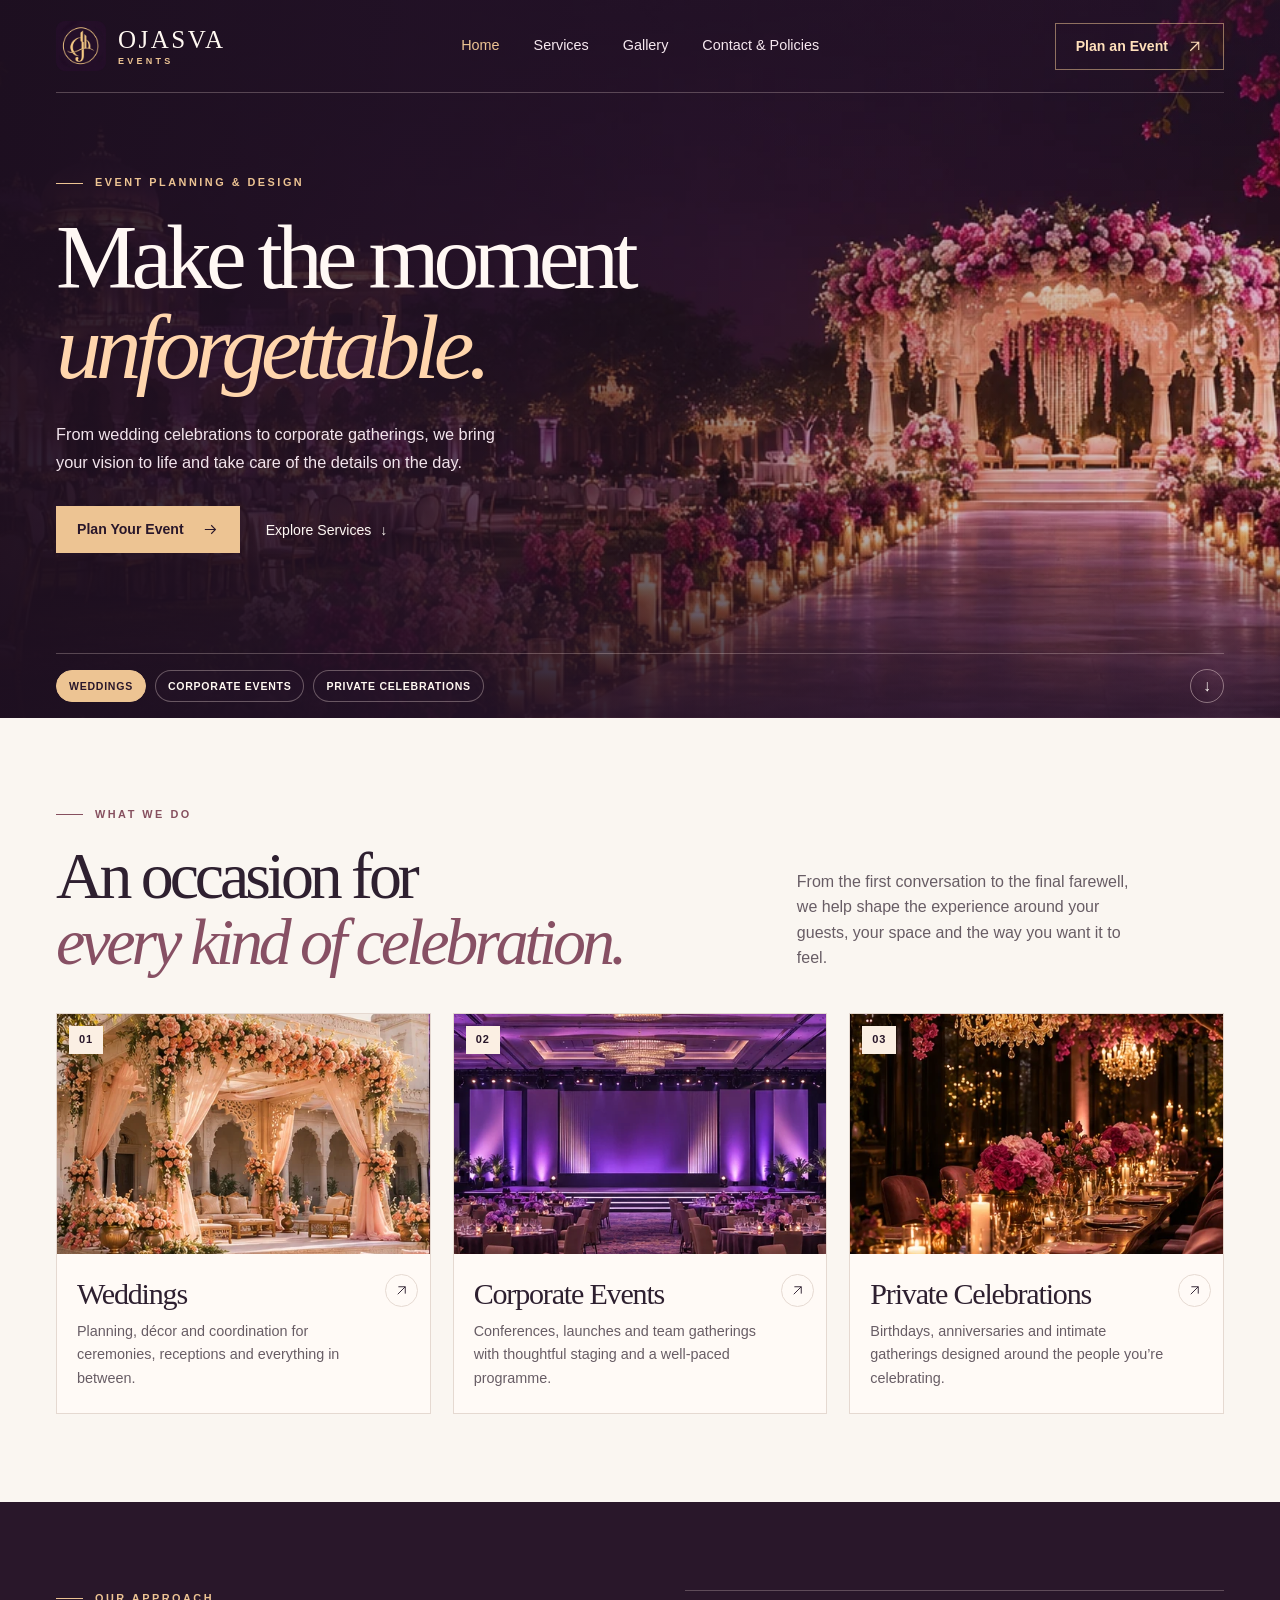
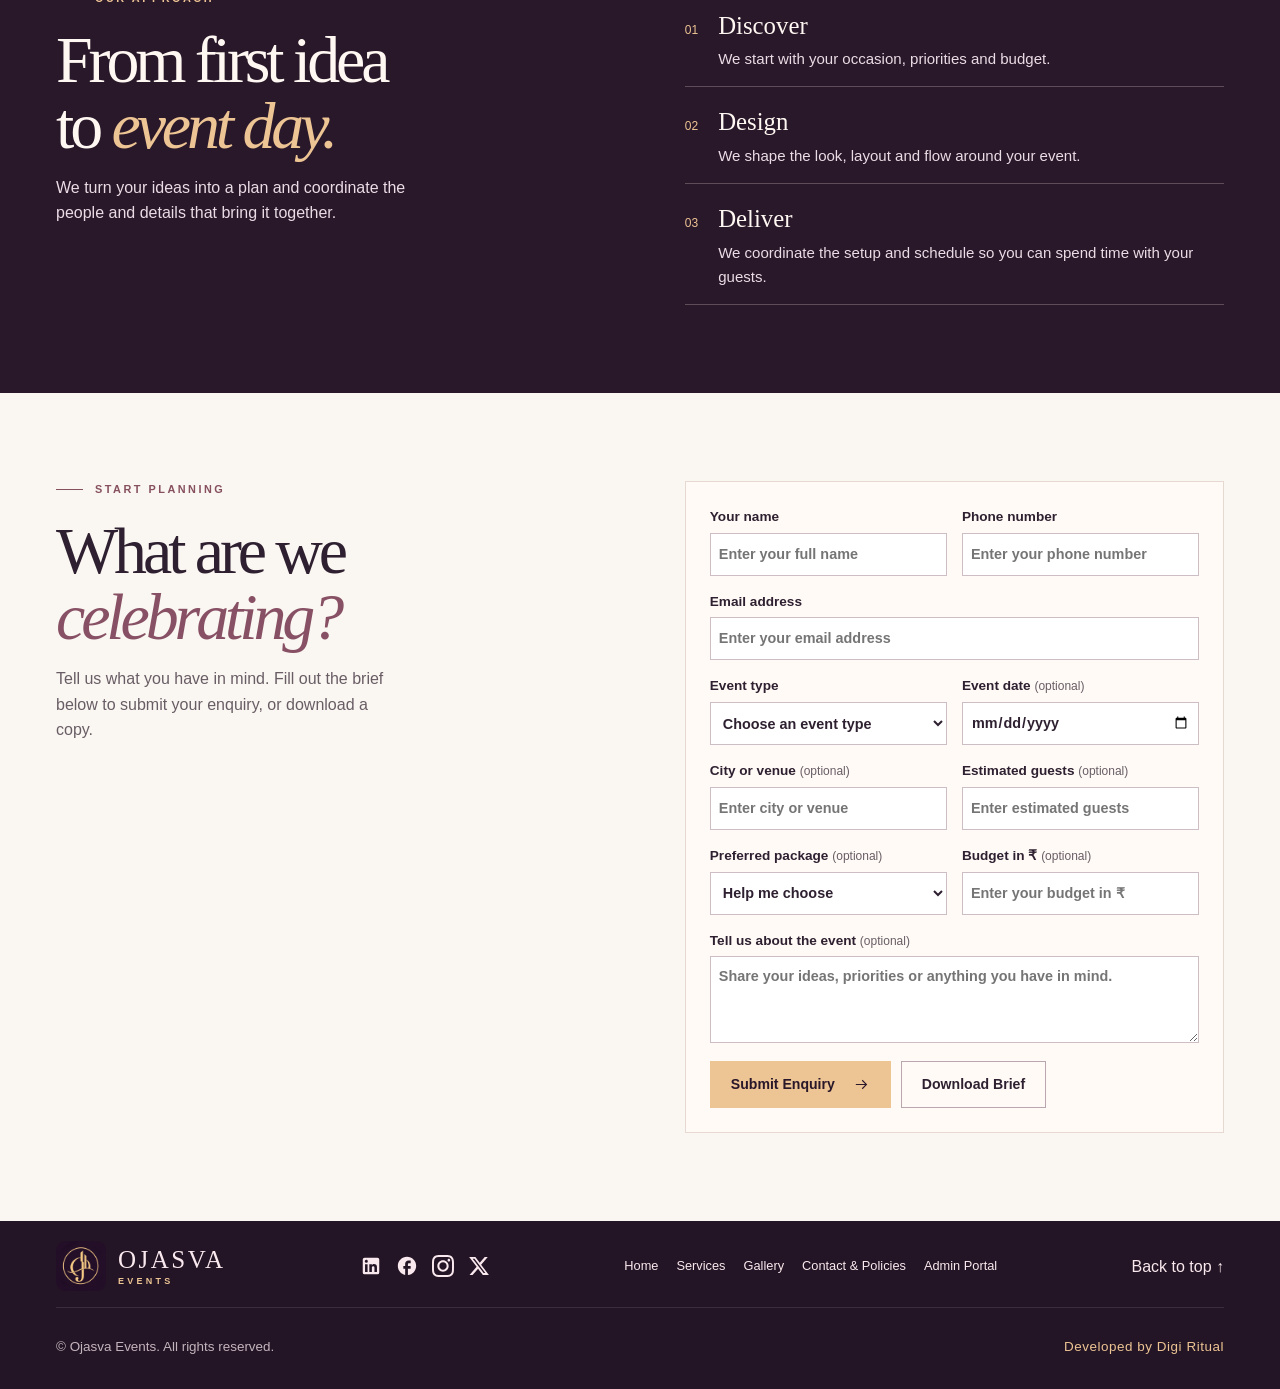
==== commit 0f6376c9: "feat: add home navigation links across site headers/footers and update dashboard footer" ====
--- a/index.html
+++ b/index.html
@@ -29,7 +29,7 @@
                 class="brand-wordmark">OJASVA<small>EVENTS</small></span></a>
         <button class="menu-toggle" type="button" aria-expanded="false" aria-controls="site-nav" hidden>Menu <span
                 aria-hidden="true">+</span></button>
-        <nav id="site-nav" aria-label="Main navigation"><a href="services.html">Services</a><a
+        <nav id="site-nav" aria-label="Main navigation"><a href="index.html" aria-current="page">Home</a><a href="services.html">Services</a><a
                 href="gallery.html">Gallery</a><a href="contact.html">Contact &amp; Policies</a></nav>
         <a href="#plan" class="button outline">Plan an Event <svg>
                 <use href="#diagonal" />
@@ -202,7 +202,7 @@
                 <a href="#" aria-label="Instagram" class="social-icon"><svg width="18" height="18" viewBox="0 0 24 24" fill="currentColor"><path d="M12 2.163c3.204 0 3.584.012 4.85.07 3.252.148 4.771 1.691 4.919 4.919.058 1.265.069 1.645.069 4.849 0 3.205-.012 3.584-.069 4.849-.149 3.225-1.664 4.771-4.919 4.919-1.266.058-1.644.07-4.85.07-3.204 0-3.584-.012-4.849-.07-3.26-.149-4.771-1.699-4.919-4.92-.058-1.265-.07-1.644-.07-4.849 0-3.204.013-3.583.07-4.849.149-3.227 1.664-4.771 4.919-4.919 1.266-.057 1.645-.069 4.849-.069zm0-2.163c-3.259 0-3.667.014-4.947.072-4.358.2-6.78 2.618-6.98 6.98-.059 1.281-.073 1.689-.073 4.948 0 3.259.014 3.668.072 4.948.2 4.358 2.618 6.78 6.98 6.98 1.281.058 1.689.072 4.948.072 3.259 0 3.668-.014 4.948-.072 4.354-.2 6.782-2.618 6.979-6.98.059-1.28.073-1.689.073-4.948 0-3.259-.014-3.667-.072-4.947-.196-4.354-2.617-6.78-6.979-6.98-1.281-.059-1.69-.073-4.949-.073zm0 5.838c-3.403 0-6.162 2.759-6.162 6.162s2.759 6.163 6.162 6.163 6.162-2.759 6.162-6.163c0-3.403-2.759-6.162-6.162-6.162zm0 10.162c-2.209 0-4-1.79-4-4 0-2.209 1.791-4 4-4s4 1.791 4 4c0 2.21-1.791 4-4 4zm6.406-11.845c-.796 0-1.441.645-1.441 1.44s.645 1.44 1.441 1.44c.795 0 1.439-.645 1.439-1.44s-.644-1.44-1.439-1.44z"/></svg></a>
                 <a href="#" aria-label="Twitter (X)" class="social-icon"><svg width="18" height="18" viewBox="0 0 24 24" fill="currentColor"><path d="M18.244 2.25h3.308l-7.227 8.26 8.502 11.24H16.17l-5.214-6.817L4.99 21.75H1.68l7.73-8.835L1.254 2.25H8.08l4.713 6.231zm-1.161 17.52h1.833L7.084 4.126H5.117z"/></svg></a>
             </div>
-            <nav class="footer-nav" aria-label="Footer navigation"><a href="services.html">Services</a><a
+            <nav class="footer-nav" aria-label="Footer navigation"><a href="index.html">Home</a><a href="services.html">Services</a><a
                     href="gallery.html">Gallery</a><a href="contact.html">Contact &amp; Policies</a><a
                     href="login.php">Admin Portal</a></nav><a href="#top">Back to top ↑</a>
             <div class="footer-bottom">
